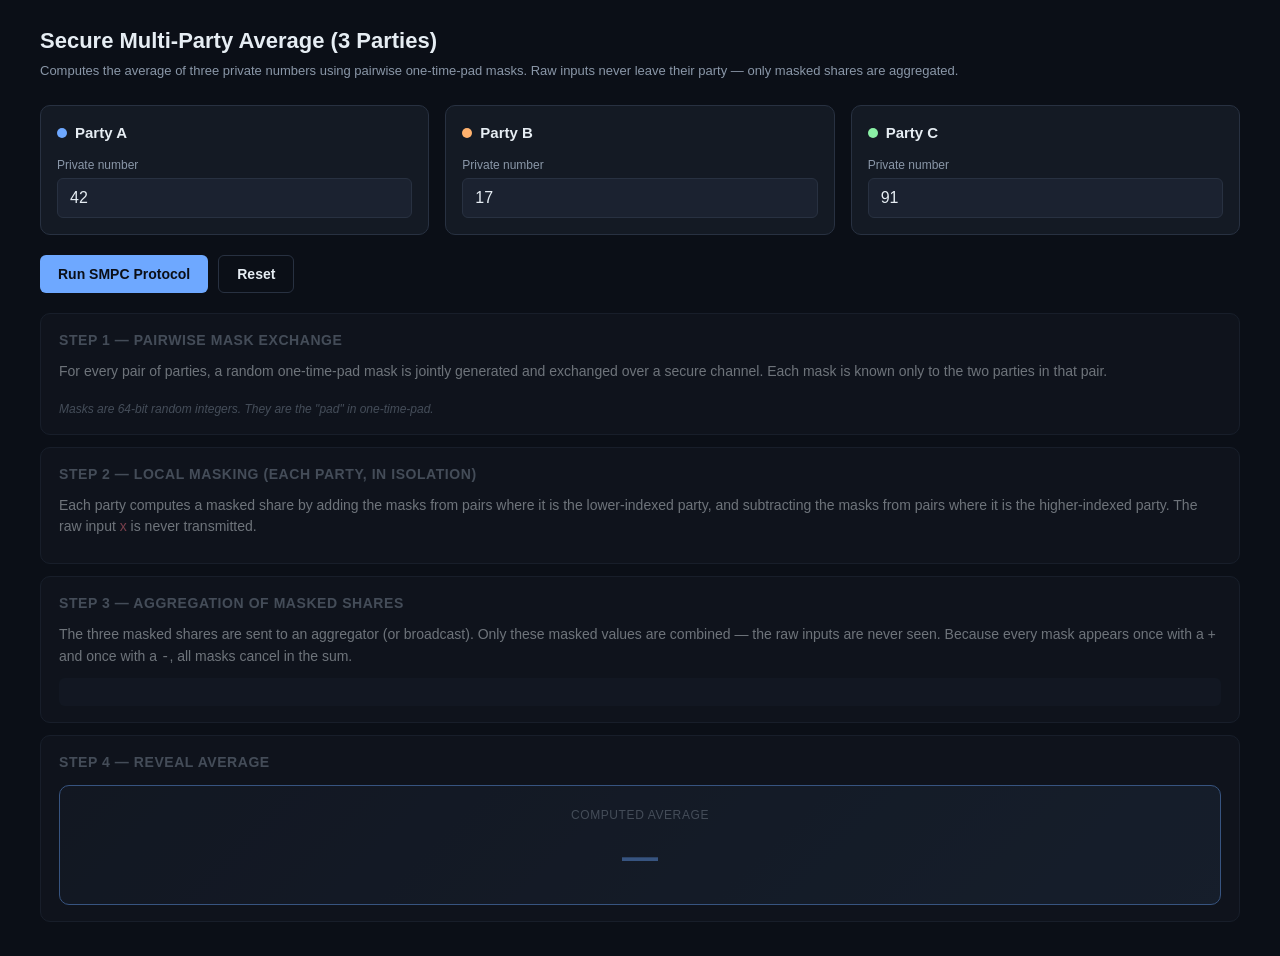
==== examples/single-page-demo.html @ d9b3c466 "docs: scoped unification — delete docs_eli5/, move legacy demo, one-doc-set rule Owner-approved (via" ====
<!DOCTYPE html>
<html lang="en">
<head>
<meta charset="UTF-8">
<title>SMPC Average — Pairwise OTP Masking</title>
<style>
  :root {
    --bg: #0b0f17;
    --panel: #141a24;
    --panel-2: #1b2230;
    --border: #283141;
    --text: #e6edf3;
    --muted: #8a97a8;
    --accent-a: #6ea8ff;
    --accent-b: #ffb26e;
    --accent-c: #8af0a5;
    --danger: #ff7a8a;
    --ok: #69d58a;
  }
  * { box-sizing: border-box; }
  body {
    margin: 0;
    font-family: 'Segoe UI', -apple-system, BlinkMacSystemFont, sans-serif;
    background: var(--bg);
    color: var(--text);
    padding: 24px;
    line-height: 1.5;
  }
  h1 {
    margin: 0 0 4px;
    font-size: 22px;
    font-weight: 600;
  }
  .subtitle {
    color: var(--muted);
    font-size: 13px;
    margin-bottom: 24px;
  }
  .container { max-width: 1200px; margin: 0 auto; }

  .parties {
    display: grid;
    grid-template-columns: repeat(3, 1fr);
    gap: 16px;
    margin-bottom: 20px;
  }
  .party {
    background: var(--panel);
    border: 1px solid var(--border);
    border-radius: 10px;
    padding: 16px;
  }
  .party h2 {
    margin: 0 0 12px;
    font-size: 15px;
    display: flex;
    align-items: center;
    gap: 8px;
  }
  .dot {
    width: 10px; height: 10px; border-radius: 50%;
    display: inline-block;
  }
  .party.a .dot { background: var(--accent-a); }
  .party.b .dot { background: var(--accent-b); }
  .party.c .dot { background: var(--accent-c); }

  .party label { font-size: 12px; color: var(--muted); display:block; margin-bottom: 4px; }
  .party input[type=number] {
    width: 100%;
    padding: 10px 12px;
    background: var(--panel-2);
    border: 1px solid var(--border);
    border-radius: 6px;
    color: var(--text);
    font-size: 16px;
    font-family: inherit;
  }
  .party input[type=number]:focus {
    outline: none;
    border-color: var(--accent-a);
  }

  .actions {
    display: flex;
    gap: 10px;
    margin-bottom: 20px;
  }
  button {
    padding: 10px 18px;
    background: var(--accent-a);
    color: #0b0f17;
    border: none;
    border-radius: 6px;
    font-weight: 600;
    font-size: 14px;
    cursor: pointer;
    font-family: inherit;
  }
  button:hover { filter: brightness(1.1); }
  button.ghost {
    background: transparent;
    color: var(--text);
    border: 1px solid var(--border);
  }
  button:disabled { opacity: 0.4; cursor: not-allowed; }

  .step {
    background: var(--panel);
    border: 1px solid var(--border);
    border-radius: 10px;
    padding: 16px 18px;
    margin-bottom: 12px;
    opacity: 0.45;
    transition: opacity 0.3s;
  }
  .step.active { opacity: 1; border-color: var(--accent-a); }
  .step.done { opacity: 1; }
  .step h3 {
    margin: 0 0 10px;
    font-size: 14px;
    color: var(--muted);
    font-weight: 600;
    letter-spacing: 0.04em;
    text-transform: uppercase;
  }
  .step .body { font-size: 14px; }

  .mask-grid {
    display: grid;
    grid-template-columns: repeat(3, 1fr);
    gap: 12px;
    margin-top: 10px;
  }
  .mask-card {
    background: var(--panel-2);
    padding: 12px;
    border-radius: 6px;
    border: 1px solid var(--border);
  }
  .mask-card .pair {
    font-size: 12px;
    color: var(--muted);
    margin-bottom: 4px;
  }
  .mask-card .value {
    font-family: 'Consolas', monospace;
    font-size: 13px;
    word-break: break-all;
  }

  .share-grid {
    display: grid;
    grid-template-columns: repeat(3, 1fr);
    gap: 12px;
    margin-top: 10px;
  }
  .share-card {
    background: var(--panel-2);
    padding: 12px;
    border-radius: 6px;
    border: 1px solid var(--border);
  }
  .share-card.a { border-left: 3px solid var(--accent-a); }
  .share-card.b { border-left: 3px solid var(--accent-b); }
  .share-card.c { border-left: 3px solid var(--accent-c); }
  .share-card .label { font-size: 12px; color: var(--muted); margin-bottom: 6px; }
  .share-card .formula {
    font-family: 'Consolas', monospace;
    font-size: 12px;
    color: var(--muted);
    margin-bottom: 6px;
  }
  .share-card .value {
    font-family: 'Consolas', monospace;
    font-size: 14px;
    word-break: break-all;
  }
  .secret { color: var(--danger); }
  .masked { color: var(--ok); }

  .aggregate {
    background: var(--panel-2);
    padding: 14px;
    border-radius: 6px;
    font-family: 'Consolas', monospace;
    font-size: 13px;
    margin-top: 10px;
    word-break: break-all;
  }
  .aggregate .line { margin: 4px 0; }
  .aggregate .sum { color: var(--ok); font-weight: 600; }

  .result {
    background: linear-gradient(135deg, #1b2230 0%, #243144 100%);
    border: 1px solid var(--accent-a);
    border-radius: 10px;
    padding: 20px;
    margin-top: 12px;
    text-align: center;
  }
  .result .avg-label {
    font-size: 12px;
    color: var(--muted);
    text-transform: uppercase;
    letter-spacing: 0.05em;
  }
  .result .avg-value {
    font-size: 36px;
    font-weight: 700;
    margin-top: 6px;
    color: var(--accent-a);
  }

  .note {
    font-size: 12px;
    color: var(--muted);
    margin-top: 8px;
    font-style: italic;
  }
  .hidden { display: none; }
</style>
</head>
<body>
<div class="container">
  <h1>Secure Multi-Party Average (3 Parties)</h1>
  <div class="subtitle">Computes the average of three private numbers using pairwise one-time-pad masks. Raw inputs never leave their party — only masked shares are aggregated.</div>

  <div class="parties">
    <div class="party a">
      <h2><span class="dot"></span>Party A</h2>
      <label>Private number</label>
      <input type="number" id="inA" step="any" value="42">
    </div>
    <div class="party b">
      <h2><span class="dot"></span>Party B</h2>
      <label>Private number</label>
      <input type="number" id="inB" step="any" value="17">
    </div>
    <div class="party c">
      <h2><span class="dot"></span>Party C</h2>
      <label>Private number</label>
      <input type="number" id="inC" step="any" value="91">
    </div>
  </div>

  <div class="actions">
    <button id="runBtn">Run SMPC Protocol</button>
    <button id="resetBtn" class="ghost">Reset</button>
  </div>

  <div class="step" id="step1">
    <h3>Step 1 — Pairwise Mask Exchange</h3>
    <div class="body">
      For every pair of parties, a random one-time-pad mask is jointly generated and exchanged over a secure channel. Each mask is known only to the two parties in that pair.
      <div class="mask-grid" id="maskGrid"></div>
      <div class="note">Masks are 64-bit random integers. They are the "pad" in one-time-pad.</div>
    </div>
  </div>

  <div class="step" id="step2">
    <h3>Step 2 — Local Masking (each party, in isolation)</h3>
    <div class="body">
      Each party computes a masked share by adding the masks from pairs where it is the lower-indexed party, and subtracting the masks from pairs where it is the higher-indexed party. The raw input <span class="secret">x</span> is never transmitted.
      <div class="share-grid" id="shareGrid"></div>
    </div>
  </div>

  <div class="step" id="step3">
    <h3>Step 3 — Aggregation of Masked Shares</h3>
    <div class="body">
      The three masked shares are sent to an aggregator (or broadcast). Only these masked values are combined — the raw inputs are never seen. Because every mask appears once with a <code>+</code> and once with a <code>-</code>, all masks cancel in the sum.
      <div class="aggregate" id="aggregate"></div>
    </div>
  </div>

  <div class="step" id="step4">
    <h3>Step 4 — Reveal Average</h3>
    <div class="body">
      <div class="result">
        <div class="avg-label">Computed Average</div>
        <div class="avg-value" id="avgValue">—</div>
      </div>
    </div>
  </div>
</div>

<script>
  // --- Crypto-grade random 64-bit integer mask (signed, represented as BigInt) ---
  function randomMask() {
    const buf = new Uint32Array(2);
    crypto.getRandomValues(buf);
    // Combine into a 64-bit BigInt, then shift into signed range
    const unsigned = (BigInt(buf[0]) << 32n) | BigInt(buf[1]);
    // Treat the high bit as sign to get a signed 64-bit value
    return unsigned >= (1n << 63n) ? unsigned - (1n << 64n) : unsigned;
  }

  // We work in fixed-point: multiply floats by SCALE, do BigInt math, divide back.
  const SCALE = 1_000_000n; // 6 decimal places

  function toFixed(x) {
    return BigInt(Math.round(x * Number(SCALE)));
  }
  function fromFixed(b) {
    return Number(b) / Number(SCALE);
  }

  function fmtMask(b) {
    return b.toString();
  }

  const runBtn = document.getElementById('runBtn');
  const resetBtn = document.getElementById('resetBtn');

  function setStepActive(ids) {
    for (const id of ['step1', 'step2', 'step3', 'step4']) {
      const el = document.getElementById(id);
      el.classList.remove('active', 'done');
      if (ids.includes(id)) el.classList.add('done');
    }
  }

  async function delay(ms) { return new Promise(r => setTimeout(r, ms)); }

  async function run() {
    const xA = parseFloat(document.getElementById('inA').value);
    const xB = parseFloat(document.getElementById('inB').value);
    const xC = parseFloat(document.getElementById('inC').value);

    if ([xA, xB, xC].some(v => Number.isNaN(v))) {
      alert('Please enter a number for every party.');
      return;
    }

    runBtn.disabled = true;

    // === Step 1: Pairwise masks ===
    const rAB = randomMask();
    const rAC = randomMask();
    const rBC = randomMask();

    document.getElementById('maskGrid').innerHTML = `
      <div class="mask-card">
        <div class="pair">r<sub>AB</sub> — shared between A and B</div>
        <div class="value">${fmtMask(rAB)}</div>
      </div>
      <div class="mask-card">
        <div class="pair">r<sub>AC</sub> — shared between A and C</div>
        <div class="value">${fmtMask(rAC)}</div>
      </div>
      <div class="mask-card">
        <div class="pair">r<sub>BC</sub> — shared between B and C</div>
        <div class="value">${fmtMask(rBC)}</div>
      </div>
    `;
    document.getElementById('step1').classList.add('active');
    await delay(400);
    setStepActive(['step1']);

    // === Step 2: Masked shares ===
    // Convention: for pair (i, j) with i < j, party i adds r_ij, party j subtracts r_ij.
    //   s_A = x_A + r_AB + r_AC
    //   s_B = x_B - r_AB + r_BC
    //   s_C = x_C - r_AC - r_BC
    const xAf = toFixed(xA);
    const xBf = toFixed(xB);
    const xCf = toFixed(xC);

    const sA = xAf + rAB + rAC;
    const sB = xBf - rAB + rBC;
    const sC = xCf - rAC - rBC;

    document.getElementById('shareGrid').innerHTML = `
      <div class="share-card a">
        <div class="label">Party A's masked share</div>
        <div class="formula">s<sub>A</sub> = x<sub>A</sub> + r<sub>AB</sub> + r<sub>AC</sub></div>
        <div class="value">
          <span class="secret">[hidden x<sub>A</sub>]</span> + r<sub>AB</sub> + r<sub>AC</sub><br>
          = <span class="masked">${sA.toString()}</span>
        </div>
      </div>
      <div class="share-card b">
        <div class="label">Party B's masked share</div>
        <div class="formula">s<sub>B</sub> = x<sub>B</sub> − r<sub>AB</sub> + r<sub>BC</sub></div>
        <div class="value">
          <span class="secret">[hidden x<sub>B</sub>]</span> − r<sub>AB</sub> + r<sub>BC</sub><br>
          = <span class="masked">${sB.toString()}</span>
        </div>
      </div>
      <div class="share-card c">
        <div class="label">Party C's masked share</div>
        <div class="formula">s<sub>C</sub> = x<sub>C</sub> − r<sub>AC</sub> − r<sub>BC</sub></div>
        <div class="value">
          <span class="secret">[hidden x<sub>C</sub>]</span> − r<sub>AC</sub> − r<sub>BC</sub><br>
          = <span class="masked">${sC.toString()}</span>
        </div>
      </div>
    `;
    document.getElementById('step2').classList.add('active');
    await delay(600);
    setStepActive(['step1', 'step2']);

    // === Step 3: Aggregate masked shares ===
    const sum = sA + sB + sC; // All masks cancel mathematically

    document.getElementById('aggregate').innerHTML = `
      <div class="line">Aggregator receives only the masked shares:</div>
      <div class="line">  s<sub>A</sub> = <span class="masked">${sA.toString()}</span></div>
      <div class="line">  s<sub>B</sub> = <span class="masked">${sB.toString()}</span></div>
      <div class="line">  s<sub>C</sub> = <span class="masked">${sC.toString()}</span></div>
      <div class="line">&nbsp;</div>
      <div class="line">Sum = s<sub>A</sub> + s<sub>B</sub> + s<sub>C</sub></div>
      <div class="line">    = (x<sub>A</sub> + r<sub>AB</sub> + r<sub>AC</sub>) + (x<sub>B</sub> − r<sub>AB</sub> + r<sub>BC</sub>) + (x<sub>C</sub> − r<sub>AC</sub> − r<sub>BC</sub>)</div>
      <div class="line">    = x<sub>A</sub> + x<sub>B</sub> + x<sub>C</sub>   <span style="color:var(--muted)">(all masks cancel)</span></div>
      <div class="line sum">    = ${fromFixed(sum)}</div>
    `;
    document.getElementById('step3').classList.add('active');
    await delay(700);
    setStepActive(['step1', 'step2', 'step3']);

    // === Step 4: Reveal average ===
    const avg = fromFixed(sum) / 3;
    document.getElementById('avgValue').textContent = avg.toFixed(6).replace(/\.?0+$/, '');
    document.getElementById('step4').classList.add('active');

    runBtn.disabled = false;
  }

  function reset() {
    document.getElementById('maskGrid').innerHTML = '';
    document.getElementById('shareGrid').innerHTML = '';
    document.getElementById('aggregate').innerHTML = '';
    document.getElementById('avgValue').textContent = '—';
    for (const id of ['step1', 'step2', 'step3', 'step4']) {
      document.getElementById(id).classList.remove('active', 'done');
    }
  }

  runBtn.addEventListener('click', run);
  resetBtn.addEventListener('click', reset);
</script>
</body>
</html>
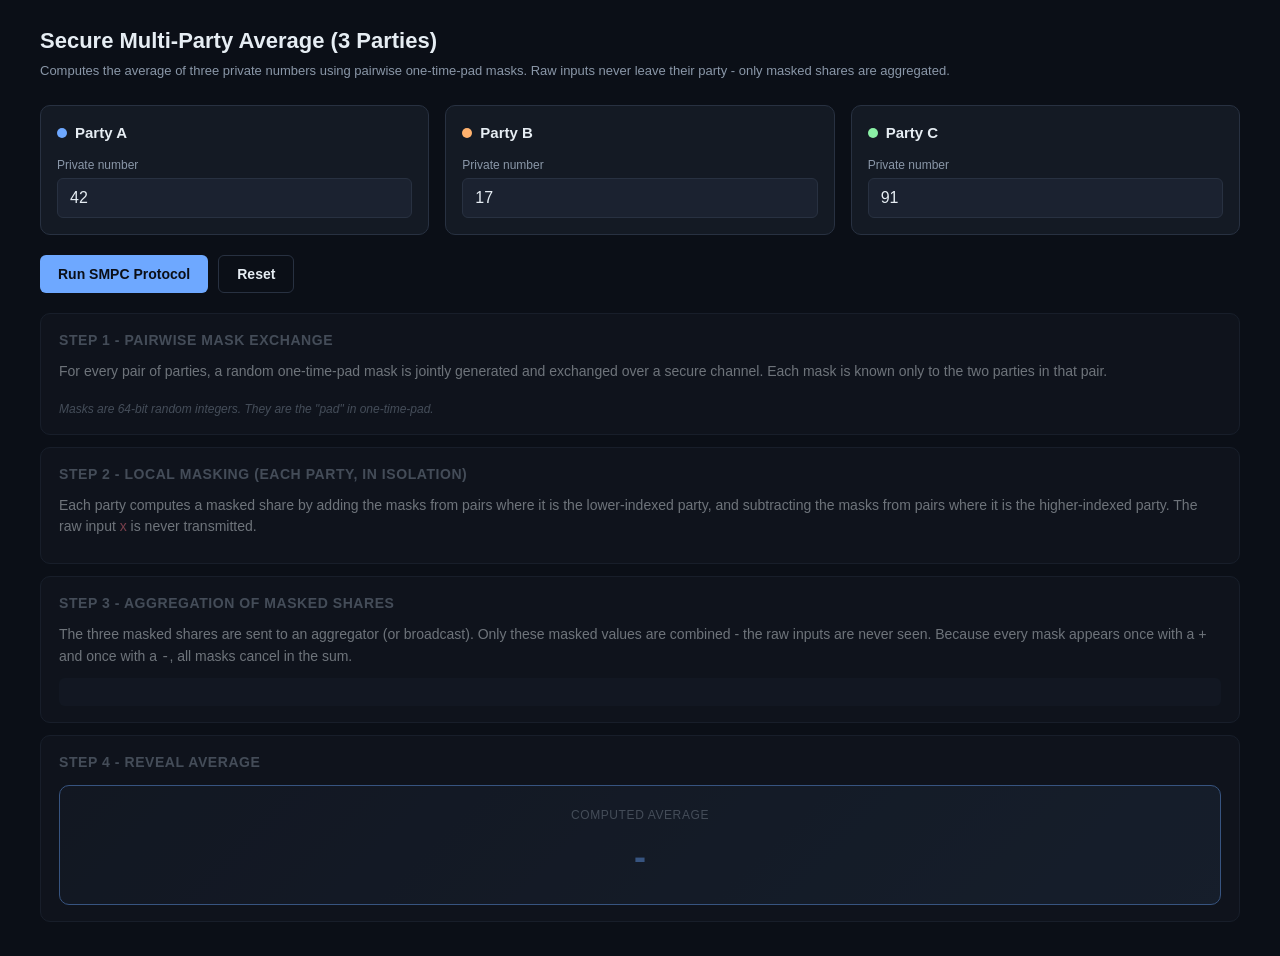
==== commit f39d2802: "style: replace all non-ASCII dashes with regular hyphens Owner preference: no em dashes (the "vibe-c" ====
--- a/examples/single-page-demo.html
+++ b/examples/single-page-demo.html
@@ -2,7 +2,7 @@
 <html lang="en">
 <head>
 <meta charset="UTF-8">
-<title>SMPC Average — Pairwise OTP Masking</title>
+<title>SMPC Average - Pairwise OTP Masking</title>
 <style>
   :root {
     --bg: #0b0f17;
@@ -224,7 +224,7 @@
 <body>
 <div class="container">
   <h1>Secure Multi-Party Average (3 Parties)</h1>
-  <div class="subtitle">Computes the average of three private numbers using pairwise one-time-pad masks. Raw inputs never leave their party — only masked shares are aggregated.</div>
+  <div class="subtitle">Computes the average of three private numbers using pairwise one-time-pad masks. Raw inputs never leave their party - only masked shares are aggregated.</div>
 
   <div class="parties">
     <div class="party a">
@@ -250,7 +250,7 @@
   </div>
 
   <div class="step" id="step1">
-    <h3>Step 1 — Pairwise Mask Exchange</h3>
+    <h3>Step 1 - Pairwise Mask Exchange</h3>
     <div class="body">
       For every pair of parties, a random one-time-pad mask is jointly generated and exchanged over a secure channel. Each mask is known only to the two parties in that pair.
       <div class="mask-grid" id="maskGrid"></div>
@@ -259,7 +259,7 @@
   </div>
 
   <div class="step" id="step2">
-    <h3>Step 2 — Local Masking (each party, in isolation)</h3>
+    <h3>Step 2 - Local Masking (each party, in isolation)</h3>
     <div class="body">
       Each party computes a masked share by adding the masks from pairs where it is the lower-indexed party, and subtracting the masks from pairs where it is the higher-indexed party. The raw input <span class="secret">x</span> is never transmitted.
       <div class="share-grid" id="shareGrid"></div>
@@ -267,19 +267,19 @@
   </div>
 
   <div class="step" id="step3">
-    <h3>Step 3 — Aggregation of Masked Shares</h3>
+    <h3>Step 3 - Aggregation of Masked Shares</h3>
     <div class="body">
-      The three masked shares are sent to an aggregator (or broadcast). Only these masked values are combined — the raw inputs are never seen. Because every mask appears once with a <code>+</code> and once with a <code>-</code>, all masks cancel in the sum.
+      The three masked shares are sent to an aggregator (or broadcast). Only these masked values are combined - the raw inputs are never seen. Because every mask appears once with a <code>+</code> and once with a <code>-</code>, all masks cancel in the sum.
       <div class="aggregate" id="aggregate"></div>
     </div>
   </div>
 
   <div class="step" id="step4">
-    <h3>Step 4 — Reveal Average</h3>
+    <h3>Step 4 - Reveal Average</h3>
     <div class="body">
       <div class="result">
         <div class="avg-label">Computed Average</div>
-        <div class="avg-value" id="avgValue">—</div>
+        <div class="avg-value" id="avgValue">-</div>
       </div>
     </div>
   </div>
@@ -342,15 +342,15 @@
 
     document.getElementById('maskGrid').innerHTML = `
       <div class="mask-card">
-        <div class="pair">r<sub>AB</sub> — shared between A and B</div>
+        <div class="pair">r<sub>AB</sub> - shared between A and B</div>
         <div class="value">${fmtMask(rAB)}</div>
       </div>
       <div class="mask-card">
-        <div class="pair">r<sub>AC</sub> — shared between A and C</div>
+        <div class="pair">r<sub>AC</sub> - shared between A and C</div>
         <div class="value">${fmtMask(rAC)}</div>
       </div>
       <div class="mask-card">
-        <div class="pair">r<sub>BC</sub> — shared between B and C</div>
+        <div class="pair">r<sub>BC</sub> - shared between B and C</div>
         <div class="value">${fmtMask(rBC)}</div>
       </div>
     `;
@@ -382,17 +382,17 @@
       </div>
       <div class="share-card b">
         <div class="label">Party B's masked share</div>
-        <div class="formula">s<sub>B</sub> = x<sub>B</sub> − r<sub>AB</sub> + r<sub>BC</sub></div>
+        <div class="formula">s<sub>B</sub> = x<sub>B</sub> - r<sub>AB</sub> + r<sub>BC</sub></div>
         <div class="value">
-          <span class="secret">[hidden x<sub>B</sub>]</span> − r<sub>AB</sub> + r<sub>BC</sub><br>
+          <span class="secret">[hidden x<sub>B</sub>]</span> - r<sub>AB</sub> + r<sub>BC</sub><br>
           = <span class="masked">${sB.toString()}</span>
         </div>
       </div>
       <div class="share-card c">
         <div class="label">Party C's masked share</div>
-        <div class="formula">s<sub>C</sub> = x<sub>C</sub> − r<sub>AC</sub> − r<sub>BC</sub></div>
+        <div class="formula">s<sub>C</sub> = x<sub>C</sub> - r<sub>AC</sub> - r<sub>BC</sub></div>
         <div class="value">
-          <span class="secret">[hidden x<sub>C</sub>]</span> − r<sub>AC</sub> − r<sub>BC</sub><br>
+          <span class="secret">[hidden x<sub>C</sub>]</span> - r<sub>AC</sub> - r<sub>BC</sub><br>
           = <span class="masked">${sC.toString()}</span>
         </div>
       </div>
@@ -411,7 +411,7 @@
       <div class="line">  s<sub>C</sub> = <span class="masked">${sC.toString()}</span></div>
       <div class="line">&nbsp;</div>
       <div class="line">Sum = s<sub>A</sub> + s<sub>B</sub> + s<sub>C</sub></div>
-      <div class="line">    = (x<sub>A</sub> + r<sub>AB</sub> + r<sub>AC</sub>) + (x<sub>B</sub> − r<sub>AB</sub> + r<sub>BC</sub>) + (x<sub>C</sub> − r<sub>AC</sub> − r<sub>BC</sub>)</div>
+      <div class="line">    = (x<sub>A</sub> + r<sub>AB</sub> + r<sub>AC</sub>) + (x<sub>B</sub> - r<sub>AB</sub> + r<sub>BC</sub>) + (x<sub>C</sub> - r<sub>AC</sub> - r<sub>BC</sub>)</div>
       <div class="line">    = x<sub>A</sub> + x<sub>B</sub> + x<sub>C</sub>   <span style="color:var(--muted)">(all masks cancel)</span></div>
       <div class="line sum">    = ${fromFixed(sum)}</div>
     `;
@@ -431,7 +431,7 @@
     document.getElementById('maskGrid').innerHTML = '';
     document.getElementById('shareGrid').innerHTML = '';
     document.getElementById('aggregate').innerHTML = '';
-    document.getElementById('avgValue').textContent = '—';
+    document.getElementById('avgValue').textContent = '-';
     for (const id of ['step1', 'step2', 'step3', 'step4']) {
       document.getElementById(id).classList.remove('active', 'done');
     }
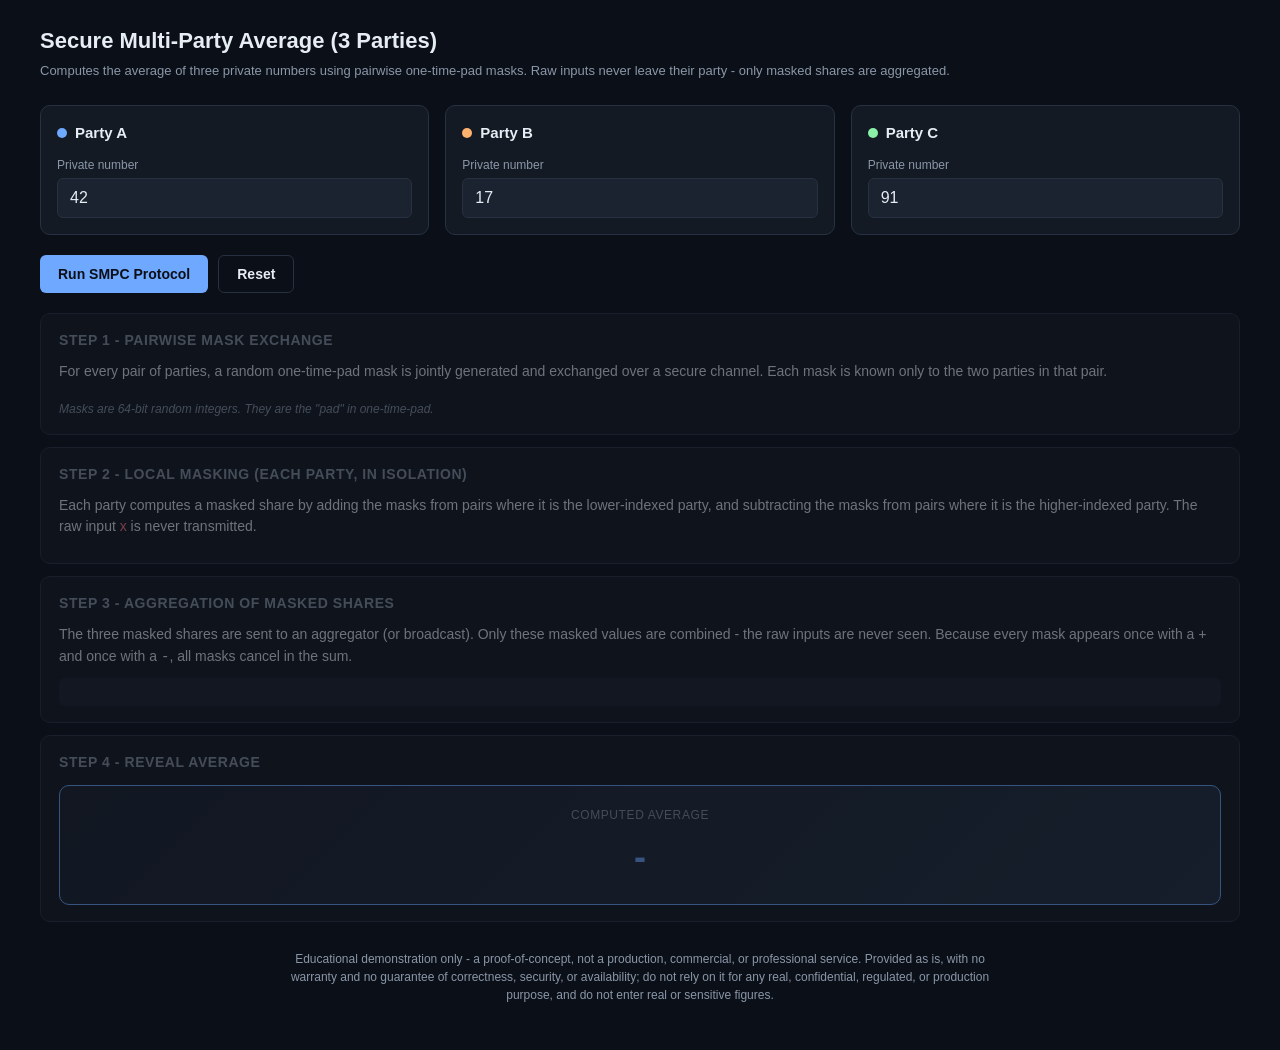
==== commit 67f0cdb8: "fix: pin machine ceiling, soften og:description, disclaim legacy demo (RB-44/45/46) - fly.toml: add " ====
--- a/examples/single-page-demo.html
+++ b/examples/single-page-demo.html
@@ -285,6 +285,8 @@
   </div>
 </div>
 
+<p style="max-width:760px;margin:28px auto 0;padding:0 24px 24px;font-size:12px;line-height:1.5;color:var(--muted);text-align:center;">Educational demonstration only - a proof-of-concept, not a production, commercial, or professional service. Provided as is, with no warranty and no guarantee of correctness, security, or availability; do not rely on it for any real, confidential, regulated, or production purpose, and do not enter real or sensitive figures.</p>
+
 <script>
   // --- Crypto-grade random 64-bit integer mask (signed, represented as BigInt) ---
   function randomMask() {
@@ -382,17 +384,17 @@
       </div>
       <div class="share-card b">
         <div class="label">Party B's masked share</div>
-        <div class="formula">s<sub>B</sub> = x<sub>B</sub> - r<sub>AB</sub> + r<sub>BC</sub></div>
+        <div class="formula">s<sub>B</sub> = x<sub>B</sub> − r<sub>AB</sub> + r<sub>BC</sub></div>
         <div class="value">
-          <span class="secret">[hidden x<sub>B</sub>]</span> - r<sub>AB</sub> + r<sub>BC</sub><br>
+          <span class="secret">[hidden x<sub>B</sub>]</span> − r<sub>AB</sub> + r<sub>BC</sub><br>
           = <span class="masked">${sB.toString()}</span>
         </div>
       </div>
       <div class="share-card c">
         <div class="label">Party C's masked share</div>
-        <div class="formula">s<sub>C</sub> = x<sub>C</sub> - r<sub>AC</sub> - r<sub>BC</sub></div>
+        <div class="formula">s<sub>C</sub> = x<sub>C</sub> − r<sub>AC</sub> − r<sub>BC</sub></div>
         <div class="value">
-          <span class="secret">[hidden x<sub>C</sub>]</span> - r<sub>AC</sub> - r<sub>BC</sub><br>
+          <span class="secret">[hidden x<sub>C</sub>]</span> − r<sub>AC</sub> − r<sub>BC</sub><br>
           = <span class="masked">${sC.toString()}</span>
         </div>
       </div>
@@ -411,7 +413,7 @@
       <div class="line">  s<sub>C</sub> = <span class="masked">${sC.toString()}</span></div>
       <div class="line">&nbsp;</div>
       <div class="line">Sum = s<sub>A</sub> + s<sub>B</sub> + s<sub>C</sub></div>
-      <div class="line">    = (x<sub>A</sub> + r<sub>AB</sub> + r<sub>AC</sub>) + (x<sub>B</sub> - r<sub>AB</sub> + r<sub>BC</sub>) + (x<sub>C</sub> - r<sub>AC</sub> - r<sub>BC</sub>)</div>
+      <div class="line">    = (x<sub>A</sub> + r<sub>AB</sub> + r<sub>AC</sub>) + (x<sub>B</sub> − r<sub>AB</sub> + r<sub>BC</sub>) + (x<sub>C</sub> − r<sub>AC</sub> − r<sub>BC</sub>)</div>
       <div class="line">    = x<sub>A</sub> + x<sub>B</sub> + x<sub>C</sub>   <span style="color:var(--muted)">(all masks cancel)</span></div>
       <div class="line sum">    = ${fromFixed(sum)}</div>
     `;
